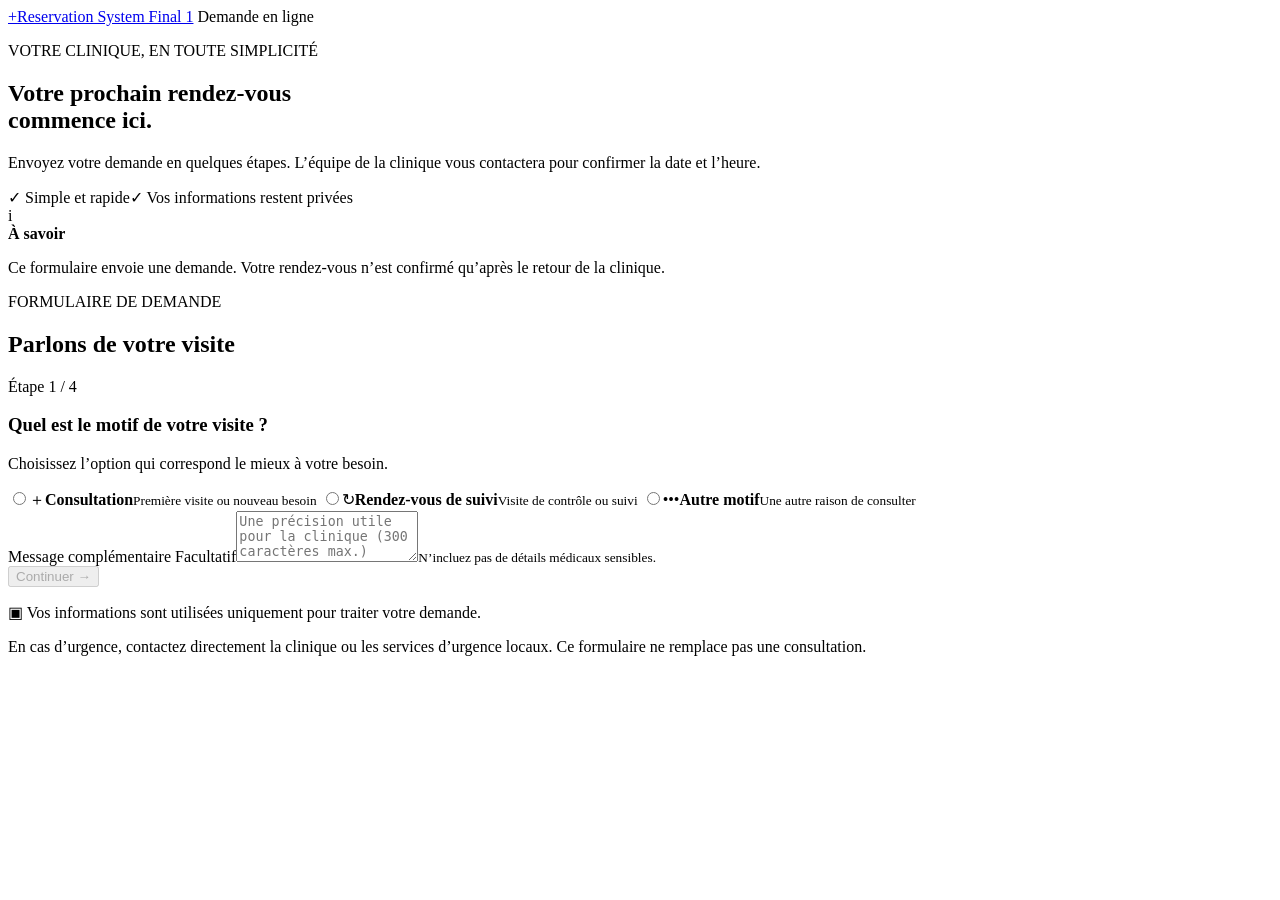
==== reservation-system-final-1/index.html @ 0b466cf7 "Build Reservation System Final 1 website" ====
<!doctype html>
<html lang="fr">
<head>
  <meta charset="utf-8">
  <meta name="viewport" content="width=device-width, initial-scale=1">
  <meta name="theme-color" content="#123f39">
  <meta name="description" content="Formulaire sécurisé de demande de rendez-vous auprès de votre clinique.">
  <title>Reservation System Final 1</title>
  <link rel="stylesheet" href="./styles.css">
</head>
<body>
  <header class="topbar">
    <a class="brand" href="./" aria-label="Accueil"><span class="brand-icon" aria-hidden="true">+</span><span id="clinic-name">Reservation System Final 1</span></a>
    <span class="top-note"><span class="status-dot"></span> Demande en ligne</span>
  </header>
  <main class="layout">
    <section class="intro">
      <p class="eyebrow">VOTRE CLINIQUE, EN TOUTE SIMPLICITÉ</p>
      <h1>Votre prochain rendez-vous<br><span>commence ici.</span></h1>
      <p class="intro-copy">Envoyez votre demande en quelques étapes. L’équipe de la clinique vous contactera pour confirmer la date et l’heure.</p>
      <div class="trust-row"><span><span class="check">✓</span> Simple et rapide</span><span><span class="check">✓</span> Vos informations restent privées</span></div>
      <div class="help-card"><div class="help-icon" aria-hidden="true">i</div><div><strong>À savoir</strong><p>Ce formulaire envoie une demande. Votre rendez-vous n’est confirmé qu’après le retour de la clinique.</p></div></div>
    </section>
    <section class="form-card" aria-labelledby="form-heading">
      <div class="card-heading"><div><p class="card-kicker">FORMULAIRE DE DEMANDE</p><h2 id="form-heading">Parlons de votre visite</h2></div><span class="step-pill" id="step-pill">Étape 1 / 4</span></div>
      <div class="progress"><span id="progress-fill"></span></div>
      <form id="booking-form" novalidate>
        <section class="form-step active" data-step="0">
          <h3>Quel est le motif de votre visite ?</h3><p class="muted">Choisissez l’option qui correspond le mieux à votre besoin.</p>
          <div class="choice-grid">
            <label class="choice"><input type="radio" name="appointmentType" value="Consultation" required><span class="choice-symbol">＋</span><span><strong>Consultation</strong><small>Première visite ou nouveau besoin</small></span></label>
            <label class="choice"><input type="radio" name="appointmentType" value="Suivi" required><span class="choice-symbol">↻</span><span><strong>Rendez-vous de suivi</strong><small>Visite de contrôle ou suivi</small></span></label>
            <label class="choice"><input type="radio" name="appointmentType" value="Autre" required><span class="choice-symbol">•••</span><span><strong>Autre motif</strong><small>Une autre raison de consulter</small></span></label>
          </div>
          <div class="field"><label for="note">Message complémentaire <span class="optional">Facultatif</span></label><textarea id="note" name="note" maxlength="300" rows="3" placeholder="Une précision utile pour la clinique (300 caractères max.)"></textarea><small class="field-help">N’incluez pas de détails médicaux sensibles.</small></div>
        </section>
        <section class="form-step" data-step="1" hidden>
          <h3>Quand souhaitez-vous venir ?</h3><p class="muted">Indiquez votre préférence. La clinique vérifiera les disponibilités avant de confirmer.</p>
          <div class="field"><label for="requestedDate">Date souhaitée <span class="required">*</span></label><input id="requestedDate" name="requestedDate" type="date" required><small class="field-help">Vous pourrez discuter d’une autre date avec la clinique.</small></div>
          <div class="field"><label for="requestedTime">Moment préféré <span class="required">*</span></label><select id="requestedTime" name="requestedTime" required><option value="ANY">Toute heure disponible</option><option value="MORNING">Le matin (09 h – 12 h)</option><option value="AFTERNOON">L’après-midi (12 h – 18 h)</option></select></div>
        </section>
        <section class="form-step" data-step="2" hidden>
          <h3>Comment vous contacter ?</h3><p class="muted">Ces informations servent uniquement au suivi de votre demande.</p>
          <div class="field"><label for="patientName">Nom complet <span class="required">*</span></label><input id="patientName" name="patientName" autocomplete="name" maxlength="100" required placeholder="Votre nom complet"></div>
          <div class="field"><label for="phone">Numéro de téléphone <span class="required">*</span></label><input id="phone" name="phone" type="tel" autocomplete="tel" maxlength="25" required placeholder="Ex. 0550 00 00 00"></div>
          <div class="field"><label for="email">Adresse e-mail <span class="optional">Facultatif</span></label><input id="email" name="email" type="email" autocomplete="email" maxlength="254" placeholder="vous@exemple.com"></div>
        </section>
        <section class="form-step" data-step="3" hidden>
          <h3>Vérifiez votre demande</h3><p class="muted">Vérifiez les informations avant de les envoyer.</p>
          <dl class="summary" id="summary"></dl>
          <label class="consent"><input id="consent" name="consent" type="checkbox" required><span>J’accepte que ces informations soient transmises à la clinique pour traiter ma demande.</span></label>
          <p class="privacy">En envoyant ce formulaire, vous demandez à être contacté. N’envoyez pas d’informations médicales urgentes ici.</p>
        </section>
        <p id="form-error" class="message error" role="alert" hidden></p>
        <div id="form-success" class="success-panel" role="status" hidden><span class="success-icon">✓</span><h3>Demande envoyée</h3><p id="success-copy">Votre demande a été transmise à la clinique.</p><p class="reference" id="booking-reference"></p><p>Gardez votre référence pour toute question. Attendez la confirmation de la clinique avant de vous déplacer.</p><button type="button" class="button secondary" id="new-request">Nouvelle demande</button></div>
        <div class="form-actions" id="form-actions"><button type="button" class="button secondary" id="back-button" hidden>Retour</button><button type="button" class="button primary" id="next-button" disabled>Continuer <span aria-hidden="true">→</span></button></div>
      </form>
      <p class="card-foot"><span aria-hidden="true">▣</span> Vos informations sont utilisées uniquement pour traiter votre demande.</p>
    </section>
  </main>
  <footer>En cas d’urgence, contactez directement la clinique ou les services d’urgence locaux. Ce formulaire ne remplace pas une consultation.</footer>
  <iframe name="reservation-response" id="reservation-response" title="Réponse de réservation" hidden></iframe>
  <script src="./config.js"></script><script src="./app.js"></script>
</body>
</html>
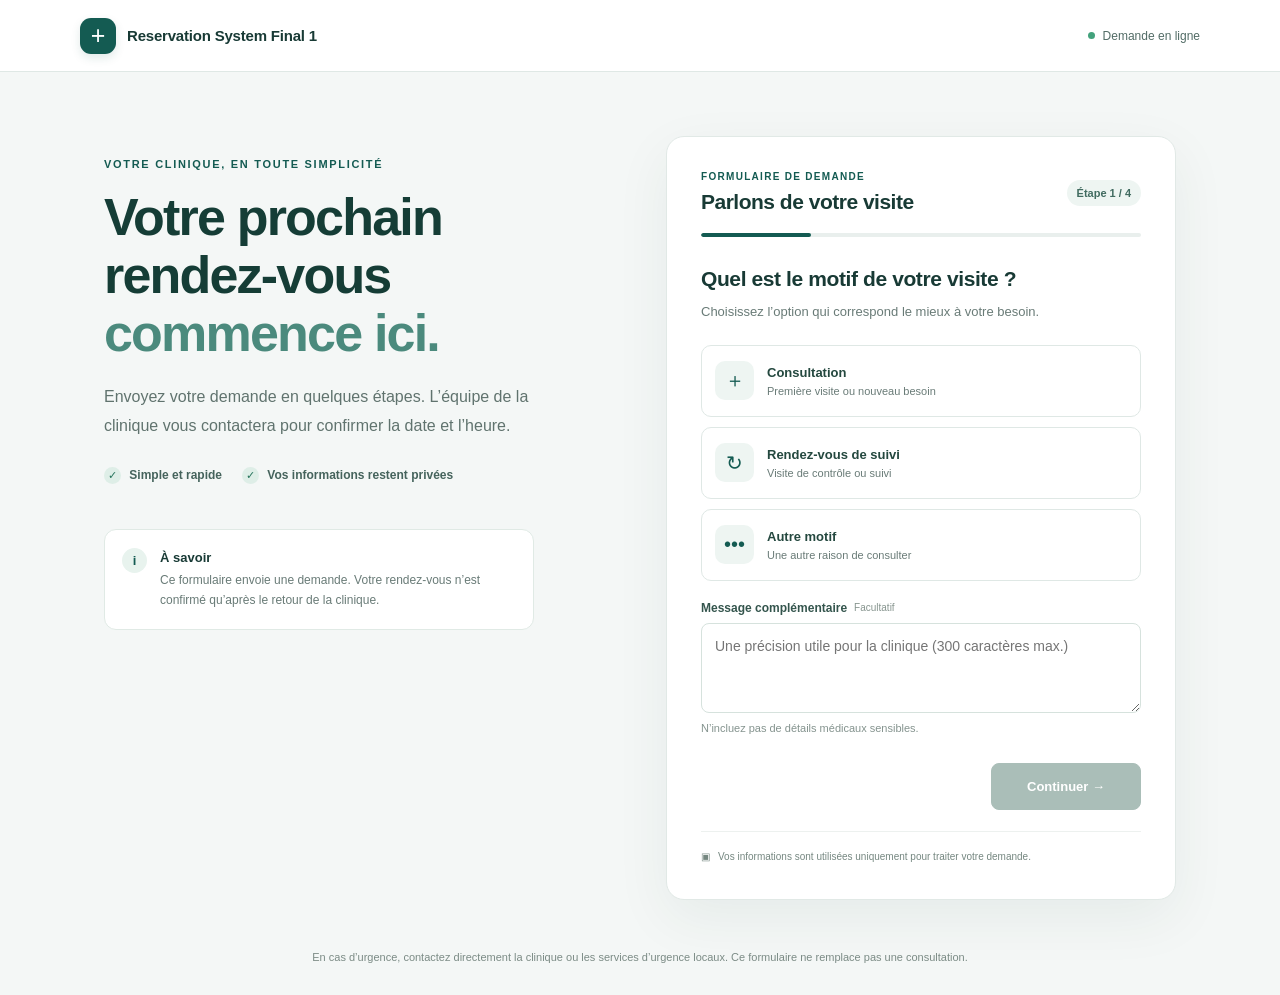
==== commit af1017a3: "Refresh reservation config and app scripts" ====
--- a/reservation-system-final-1/index.html
+++ b/reservation-system-final-1/index.html
@@ -60,6 +60,6 @@
   </main>
   <footer>En cas d’urgence, contactez directement la clinique ou les services d’urgence locaux. Ce formulaire ne remplace pas une consultation.</footer>
   <iframe name="reservation-response" id="reservation-response" title="Réponse de réservation" hidden></iframe>
-  <script src="./config.js"></script><script src="./app.js"></script>
+  <script src="./config.js?v=2"></script><script src="./app.js?v=2"></script>
 </body>
 </html>
--- a/reservation-system-final-1/styles.css
+++ b/reservation-system-final-1/styles.css
@@ -0,0 +1 @@
+:root{font-family:Inter,-apple-system,BlinkMacSystemFont,"Segoe UI",Arial,sans-serif;color:#183a35;background:#f4f7f6;font-synthesis:none;text-rendering:optimizeLegibility;--ink:#183a35;--accent:#145b52;--accent-dark:#103f39;--muted:#697b77;--line:#dfe8e5;--soft:#edf5f2}*{box-sizing:border-box}body{margin:0;min-height:100vh}.topbar{height:72px;background:#fff;border-bottom:1px solid var(--line);display:flex;align-items:center;justify-content:space-between;padding:0 max(22px,calc((100% - 1120px)/2));gap:16px}.brand{display:flex;align-items:center;gap:11px;color:var(--ink);text-decoration:none;font-weight:750;font-size:15px;letter-spacing:-.2px}.brand-icon{display:grid;place-items:center;width:36px;height:36px;border-radius:11px;background:var(--accent);color:#fff;font-size:25px;font-weight:400;box-shadow:0 4px 10px #145b5220}.top-note{font-size:12px;color:#526c66;display:flex;align-items:center;gap:8px}.status-dot{width:7px;height:7px;background:#43a27c;border-radius:50%}.layout{max-width:1120px;margin:0 auto;padding:64px 24px 48px;display:grid;grid-template-columns:minmax(0,1fr) minmax(0,510px);gap:clamp(38px,7vw,96px);align-items:start}.intro{padding-top:22px}.eyebrow,.card-kicker{font-size:11px;letter-spacing:1.7px;font-weight:800;color:var(--accent);margin:0 0 18px}.intro h1{font-size:clamp(35px,4.5vw,52px);letter-spacing:-1.8px;line-height:1.12;margin:0 0 20px;color:#153d36}.intro h1 span{color:#4b8a7d}.intro-copy{font-size:16px;line-height:1.8;color:#60736e;max-width:450px;margin:0}.trust-row{display:flex;flex-wrap:wrap;gap:13px 20px;margin-top:27px;color:#45635c;font-size:12px;font-weight:650}.check{display:inline-grid;place-items:center;width:17px;height:17px;border-radius:50%;background:#deeee7;color:#26745c;font-size:11px;margin-right:5px}.help-card{display:flex;gap:13px;max-width:430px;margin-top:45px;padding:18px 17px;border:1px solid #e0eae5;border-radius:12px;background:#fff}.help-icon{width:25px;height:25px;flex:0 0 25px;display:grid;place-items:center;border-radius:50%;background:#e8f3ee;color:var(--accent);font-weight:800;font-size:13px}.help-card strong{font-size:13px}.help-card p{font-size:12px;line-height:1.65;color:var(--muted);margin:5px 0 0}.form-card{background:#fff;border:1px solid #e1e9e6;border-radius:18px;padding:clamp(22px,4vw,34px);box-shadow:0 18px 55px #173e3510}.card-heading{display:flex;justify-content:space-between;align-items:center;gap:14px;margin-bottom:19px}.card-kicker{font-size:10px;margin:0 0 8px;letter-spacing:1.3px}.card-heading h2{font-size:21px;letter-spacing:-.5px;margin:0}.step-pill{white-space:nowrap;background:#eef5f2;color:#416b60;padding:7px 10px;border-radius:20px;font-size:11px;font-weight:750}.progress{height:4px;background:#e9efed;border-radius:10px;overflow:hidden;margin-bottom:28px}.progress span{display:block;height:100%;width:25%;background:var(--accent);border-radius:10px;transition:width .2s ease}.form-step h3{font-size:21px;line-height:1.35;letter-spacing:-.4px;margin:0 0 8px}.muted{font-size:13px;line-height:1.65;color:var(--muted);margin:0 0 22px}.choice-grid{display:grid;gap:10px}.choice{position:relative;display:flex;align-items:center;gap:13px;min-height:72px;padding:13px;border:1px solid var(--line);border-radius:10px;cursor:pointer;transition:border-color .15s,background .15s}.choice:has(input:checked){border-color:var(--accent);background:#f0f7f4;box-shadow:inset 0 0 0 1px var(--accent)}.choice input{position:absolute;opacity:0;pointer-events:none}.choice:focus-within{outline:3px solid #a5d2c4;outline-offset:2px}.choice-symbol{display:grid;place-items:center;flex:0 0 39px;height:39px;border-radius:10px;background:#eef5f2;color:var(--accent);font-size:20px}.choice strong{display:block;font-size:13px;color:#24483f}.choice small{display:block;font-size:11px;color:var(--muted);margin-top:5px}.field{margin-top:20px}.field label{display:flex;align-items:center;gap:7px;font-size:12px;font-weight:750;margin-bottom:8px;color:#34554d}.required{color:#b54e42}.optional{font-size:10px;color:#87958f;font-weight:500}.field input,.field select,.field textarea{display:block;width:100%;min-height:48px;padding:12px 13px;border:1px solid #d6e2dd;border-radius:8px;background:#fff;color:#1c4038;font:inherit;font-size:14px;outline:none}.field textarea{resize:vertical;min-height:90px;line-height:1.5}.field input:focus,.field select:focus,.field textarea:focus{border-color:#5e9a8a;box-shadow:0 0 0 3px #e1f1eb}.field-help{display:block;font-size:11px;color:#84938e;margin-top:7px;line-height:1.5}.form-actions{display:flex;justify-content:space-between;gap:12px;margin-top:27px}.button{min-height:47px;padding:0 18px;border-radius:8px;font:inherit;font-size:13px;font-weight:750;cursor:pointer;transition:background .15s,border-color .15s}.button.primary{display:flex;align-items:center;justify-content:center;gap:12px;margin-left:auto;background:var(--accent);border:1px solid var(--accent);color:#fff;min-width:150px}.button.primary:hover:not(:disabled){background:var(--accent-dark)}.button.primary:disabled{background:#aabeb8;border-color:#aabeb8;cursor:not-allowed}.button.secondary{background:#fff;border:1px solid var(--line);color:#34554d}.button:focus-visible{outline:3px solid #a5d2c4;outline-offset:2px}.card-foot{display:flex;gap:8px;align-items:flex-start;border-top:1px solid #edf1ef;padding-top:17px;margin:21px 0 0;color:#758780;font-size:10px;line-height:1.6}.summary{margin:22px 0;border-top:1px solid var(--line)}.summary div{display:grid;grid-template-columns:130px 1fr;gap:10px;padding:12px 0;border-bottom:1px solid #edf1ef;font-size:12px;overflow-wrap:anywhere}.summary dt{color:var(--muted)}.summary dd{margin:0;font-weight:700;color:#2b4d43}.consent{display:flex;gap:10px;align-items:flex-start;font-size:12px;line-height:1.6;color:#526b63}.consent input{margin-top:3px;width:17px;height:17px;flex:0 0 17px;accent-color:var(--accent)}.privacy{font-size:11px;line-height:1.6;color:#7b8b85;background:#f7faf8;padding:11px;border-radius:7px}.message{font-size:12px;line-height:1.6;padding:12px;border-radius:8px;margin:18px 0 0}.error{background:#fff3f1;color:#8e3329;border:1px solid #f1d0cb}.success-panel{text-align:center;padding:20px 4px}.success-icon{display:grid;place-items:center;width:49px;height:49px;margin:0 auto 15px;border-radius:50%;background:#e2f4e9;color:#287650;font-size:25px}.success-panel h3{font-size:22px;margin:0 0 10px}.success-panel p{font-size:13px;line-height:1.7;color:var(--muted)}.reference{font-weight:800;color:var(--accent)!important}.success-panel .button{margin-top:10px}footer{max-width:900px;margin:0 auto;padding:0 24px 28px;text-align:center;font-size:11px;color:#7b8b85;line-height:1.7}@media(max-width:800px){.layout{grid-template-columns:1fr;max-width:570px;padding-top:35px;gap:28px}.intro{padding-top:0}.intro h1{font-size:38px}.help-card{margin-top:25px}.trust-row{margin-top:20px}}@media(max-width:430px){.topbar{height:62px;padding:0 15px}.brand{font-size:12px;gap:8px}.brand-icon{width:31px;height:31px}.top-note{font-size:10px}.layout{padding:27px 13px 30px;gap:23px}.intro h1{font-size:34px}.intro-copy{font-size:14px}.trust-row{font-size:11px}.form-card{padding:20px 16px;border-radius:14px}.card-heading h2{font-size:19px}.step-pill{font-size:10px;padding:6px 8px}.form-step h3{font-size:19px}.summary div{grid-template-columns:105px 1fr}.button{padding:0 13px}.button.primary{min-width:140px}}
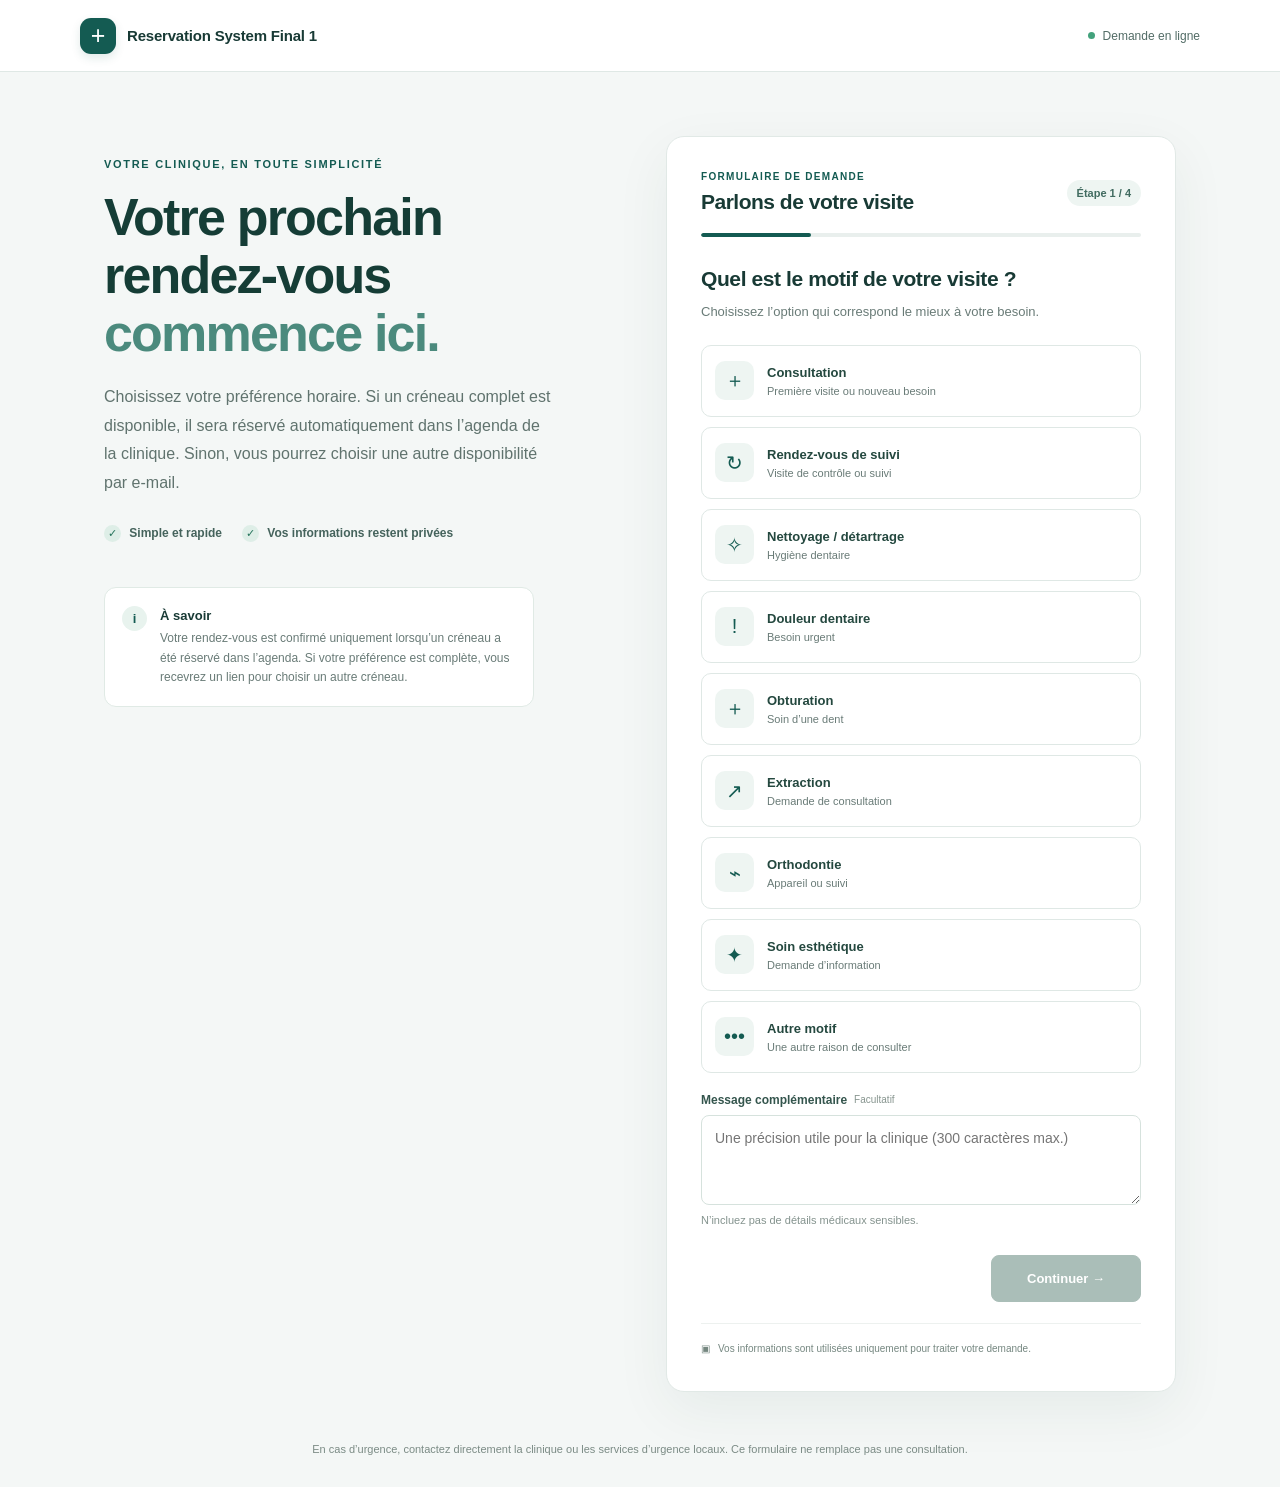
==== commit 3df556b2: "Update booking form for calendar-backed reservations" ====
--- a/reservation-system-final-1/index.html
+++ b/reservation-system-final-1/index.html
@@ -17,9 +17,9 @@
     <section class="intro">
       <p class="eyebrow">VOTRE CLINIQUE, EN TOUTE SIMPLICITÉ</p>
       <h1>Votre prochain rendez-vous<br><span>commence ici.</span></h1>
-      <p class="intro-copy">Envoyez votre demande en quelques étapes. L’équipe de la clinique vous contactera pour confirmer la date et l’heure.</p>
+      <p class="intro-copy">Choisissez votre préférence horaire. Si un créneau complet est disponible, il sera réservé automatiquement dans l’agenda de la clinique. Sinon, vous pourrez choisir une autre disponibilité par e-mail.</p>
       <div class="trust-row"><span><span class="check">✓</span> Simple et rapide</span><span><span class="check">✓</span> Vos informations restent privées</span></div>
-      <div class="help-card"><div class="help-icon" aria-hidden="true">i</div><div><strong>À savoir</strong><p>Ce formulaire envoie une demande. Votre rendez-vous n’est confirmé qu’après le retour de la clinique.</p></div></div>
+      <div class="help-card"><div class="help-icon" aria-hidden="true">i</div><div><strong>À savoir</strong><p>Votre rendez-vous est confirmé uniquement lorsqu’un créneau a été réservé dans l’agenda. Si votre préférence est complète, vous recevrez un lien pour choisir un autre créneau.</p></div></div>
     </section>
     <section class="form-card" aria-labelledby="form-heading">
       <div class="card-heading"><div><p class="card-kicker">FORMULAIRE DE DEMANDE</p><h2 id="form-heading">Parlons de votre visite</h2></div><span class="step-pill" id="step-pill">Étape 1 / 4</span></div>
@@ -30,6 +30,12 @@
           <div class="choice-grid">
             <label class="choice"><input type="radio" name="appointmentType" value="Consultation" required><span class="choice-symbol">＋</span><span><strong>Consultation</strong><small>Première visite ou nouveau besoin</small></span></label>
             <label class="choice"><input type="radio" name="appointmentType" value="Suivi" required><span class="choice-symbol">↻</span><span><strong>Rendez-vous de suivi</strong><small>Visite de contrôle ou suivi</small></span></label>
+            <label class="choice"><input type="radio" name="appointmentType" value="Nettoyage / détartrage" required><span class="choice-symbol">✧</span><span><strong>Nettoyage / détartrage</strong><small>Hygiène dentaire</small></span></label>
+            <label class="choice"><input type="radio" name="appointmentType" value="Douleur dentaire / urgence" required><span class="choice-symbol">!</span><span><strong>Douleur dentaire</strong><small>Besoin urgent</small></span></label>
+            <label class="choice"><input type="radio" name="appointmentType" value="Obturation" required><span class="choice-symbol">＋</span><span><strong>Obturation</strong><small>Soin d’une dent</small></span></label>
+            <label class="choice"><input type="radio" name="appointmentType" value="Extraction" required><span class="choice-symbol">↗</span><span><strong>Extraction</strong><small>Demande de consultation</small></span></label>
+            <label class="choice"><input type="radio" name="appointmentType" value="Orthodontie" required><span class="choice-symbol">⌁</span><span><strong>Orthodontie</strong><small>Appareil ou suivi</small></span></label>
+            <label class="choice"><input type="radio" name="appointmentType" value="Soin esthétique" required><span class="choice-symbol">✦</span><span><strong>Soin esthétique</strong><small>Demande d’information</small></span></label>
             <label class="choice"><input type="radio" name="appointmentType" value="Autre" required><span class="choice-symbol">•••</span><span><strong>Autre motif</strong><small>Une autre raison de consulter</small></span></label>
           </div>
           <div class="field"><label for="note">Message complémentaire <span class="optional">Facultatif</span></label><textarea id="note" name="note" maxlength="300" rows="3" placeholder="Une précision utile pour la clinique (300 caractères max.)"></textarea><small class="field-help">N’incluez pas de détails médicaux sensibles.</small></div>
@@ -37,7 +43,7 @@
         <section class="form-step" data-step="1" hidden>
           <h3>Quand souhaitez-vous venir ?</h3><p class="muted">Indiquez votre préférence. La clinique vérifiera les disponibilités avant de confirmer.</p>
           <div class="field"><label for="requestedDate">Date souhaitée <span class="required">*</span></label><input id="requestedDate" name="requestedDate" type="date" required><small class="field-help">Vous pourrez discuter d’une autre date avec la clinique.</small></div>
-          <div class="field"><label for="requestedTime">Moment préféré <span class="required">*</span></label><select id="requestedTime" name="requestedTime" required><option value="ANY">Toute heure disponible</option><option value="MORNING">Le matin (09 h – 12 h)</option><option value="AFTERNOON">L’après-midi (12 h – 18 h)</option></select></div>
+          <div class="field"><label for="requestedTime">Moment préféré <span class="required">*</span></label><select id="requestedTime" name="requestedTime" required><option value="ANY">Tous les créneaux disponibles</option><option value="08_10">08 h – 10 h</option><option value="10_12">10 h – 12 h</option><option value="13_15">13 h – 15 h</option><option value="15_17">15 h – 17 h</option></select></div>
         </section>
         <section class="form-step" data-step="2" hidden>
           <h3>Comment vous contacter ?</h3><p class="muted">Ces informations servent uniquement au suivi de votre demande.</p>
@@ -52,7 +58,7 @@
           <p class="privacy">En envoyant ce formulaire, vous demandez à être contacté. N’envoyez pas d’informations médicales urgentes ici.</p>
         </section>
         <p id="form-error" class="message error" role="alert" hidden></p>
-        <div id="form-success" class="success-panel" role="status" hidden><span class="success-icon">✓</span><h3>Demande envoyée</h3><p id="success-copy">Votre demande a été transmise à la clinique.</p><p class="reference" id="booking-reference"></p><p>Gardez votre référence pour toute question. Attendez la confirmation de la clinique avant de vous déplacer.</p><button type="button" class="button secondary" id="new-request">Nouvelle demande</button></div>
+        <div id="form-success" class="success-panel" role="status" hidden><span class="success-icon">✓</span><h3 id="success-heading">Demande envoyée</h3><p id="success-copy">Votre demande a été transmise à la clinique.</p><p class="reference" id="booking-reference"></p><p id="success-next-step">Gardez votre référence pour toute question.</p><button type="button" class="button secondary" id="new-request">Nouvelle demande</button></div>
         <div class="form-actions" id="form-actions"><button type="button" class="button secondary" id="back-button" hidden>Retour</button><button type="button" class="button primary" id="next-button" disabled>Continuer <span aria-hidden="true">→</span></button></div>
       </form>
       <p class="card-foot"><span aria-hidden="true">▣</span> Vos informations sont utilisées uniquement pour traiter votre demande.</p>
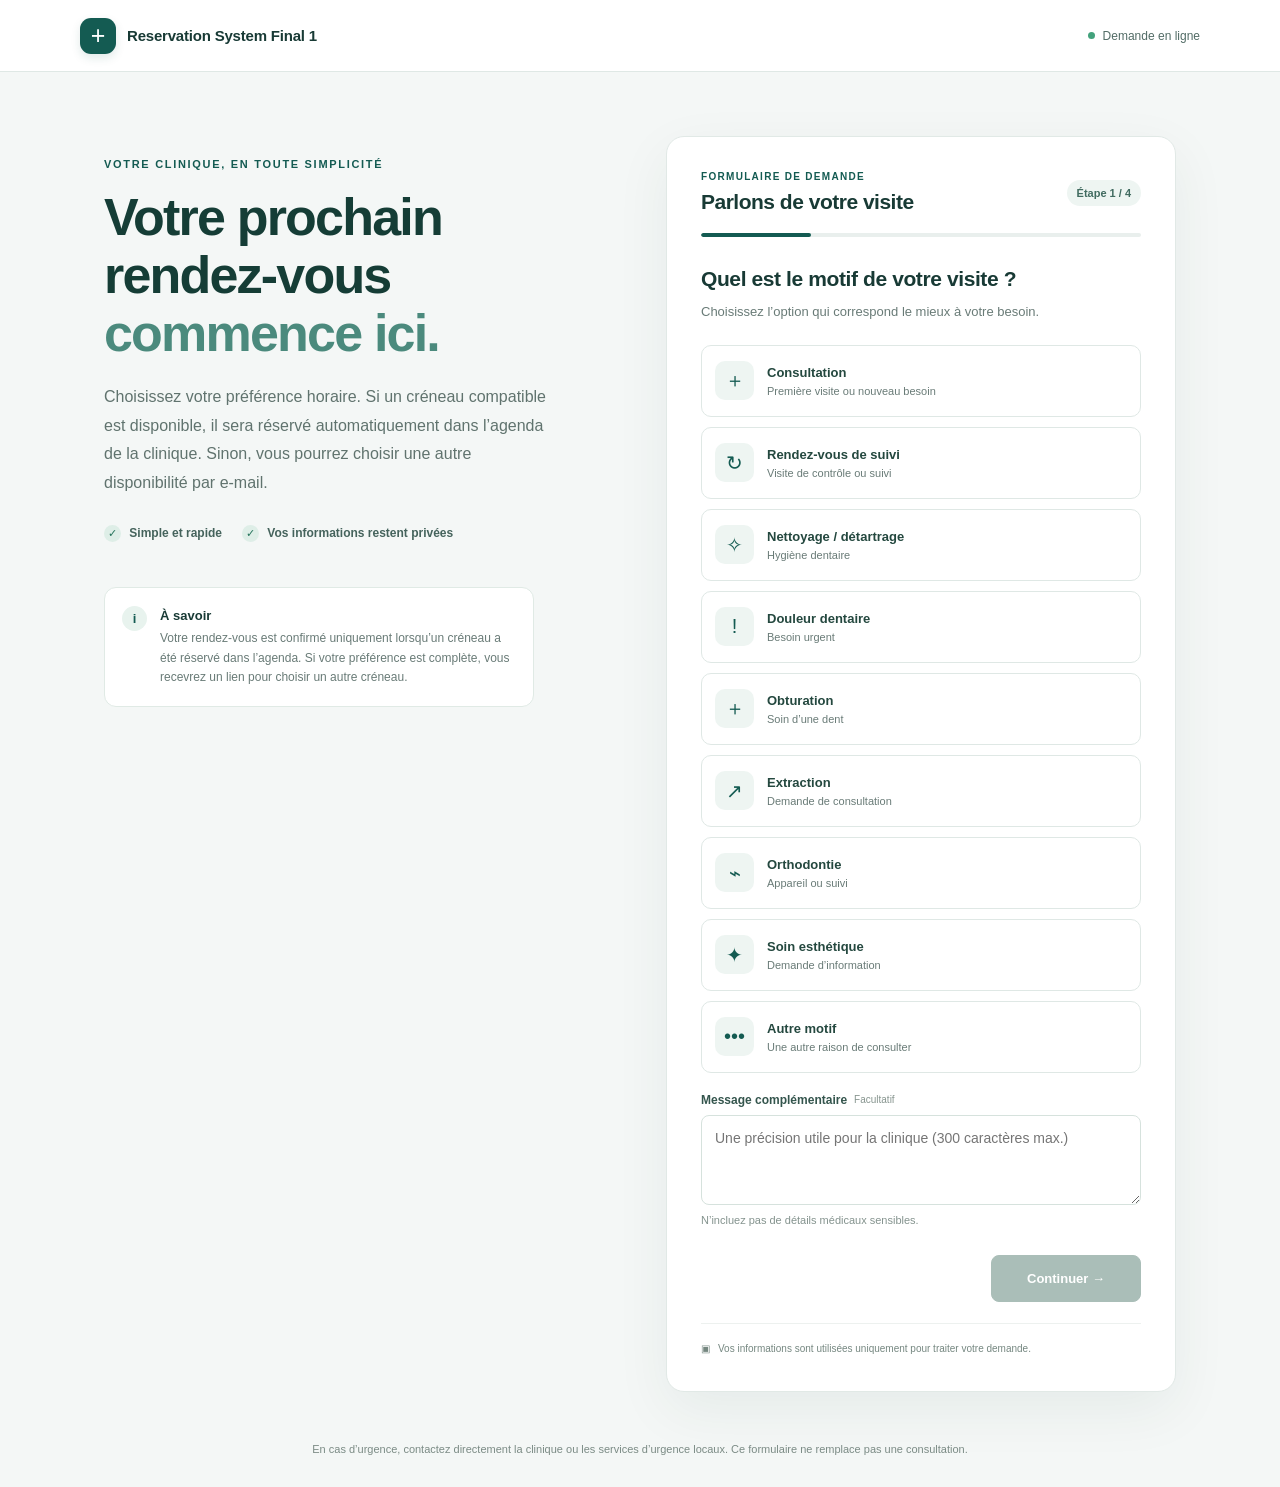
==== commit 69a8ab9f: "Refresh cached frontend configuration" ====
--- a/reservation-system-final-1/index.html
+++ b/reservation-system-final-1/index.html
@@ -17,7 +17,7 @@
     <section class="intro">
       <p class="eyebrow">VOTRE CLINIQUE, EN TOUTE SIMPLICITÉ</p>
       <h1>Votre prochain rendez-vous<br><span>commence ici.</span></h1>
-      <p class="intro-copy">Choisissez votre préférence horaire. Si un créneau complet est disponible, il sera réservé automatiquement dans l’agenda de la clinique. Sinon, vous pourrez choisir une autre disponibilité par e-mail.</p>
+      <p class="intro-copy">Choisissez votre préférence horaire. Si un créneau compatible est disponible, il sera réservé automatiquement dans l’agenda de la clinique. Sinon, vous pourrez choisir une autre disponibilité par e-mail.</p>
       <div class="trust-row"><span><span class="check">✓</span> Simple et rapide</span><span><span class="check">✓</span> Vos informations restent privées</span></div>
       <div class="help-card"><div class="help-icon" aria-hidden="true">i</div><div><strong>À savoir</strong><p>Votre rendez-vous est confirmé uniquement lorsqu’un créneau a été réservé dans l’agenda. Si votre préférence est complète, vous recevrez un lien pour choisir un autre créneau.</p></div></div>
     </section>
@@ -49,7 +49,7 @@
           <h3>Comment vous contacter ?</h3><p class="muted">Ces informations servent uniquement au suivi de votre demande.</p>
           <div class="field"><label for="patientName">Nom complet <span class="required">*</span></label><input id="patientName" name="patientName" autocomplete="name" maxlength="100" required placeholder="Votre nom complet"></div>
           <div class="field"><label for="phone">Numéro de téléphone <span class="required">*</span></label><input id="phone" name="phone" type="tel" autocomplete="tel" maxlength="25" required placeholder="Ex. 0550 00 00 00"></div>
-          <div class="field"><label for="email">Adresse e-mail <span class="optional">Facultatif</span></label><input id="email" name="email" type="email" autocomplete="email" maxlength="254" placeholder="vous@exemple.com"></div>
+          <div class="field"><label for="email">Adresse e-mail <span class="required">*</span></label><input id="email" name="email" type="email" autocomplete="email" maxlength="254" required placeholder="vous@exemple.com"><small class="field-help">Nécessaire pour recevoir la confirmation, les rappels et le lien d’annulation.</small></div>
         </section>
         <section class="form-step" data-step="3" hidden>
           <h3>Vérifiez votre demande</h3><p class="muted">Vérifiez les informations avant de les envoyer.</p>
@@ -66,6 +66,6 @@
   </main>
   <footer>En cas d’urgence, contactez directement la clinique ou les services d’urgence locaux. Ce formulaire ne remplace pas une consultation.</footer>
   <iframe name="reservation-response" id="reservation-response" title="Réponse de réservation" hidden></iframe>
-  <script src="./config.js?v=2"></script><script src="./app.js?v=2"></script>
+  <script src="./config.js?v=4"></script><script src="./app.js?v=3"></script>
 </body>
-</html>+</html>
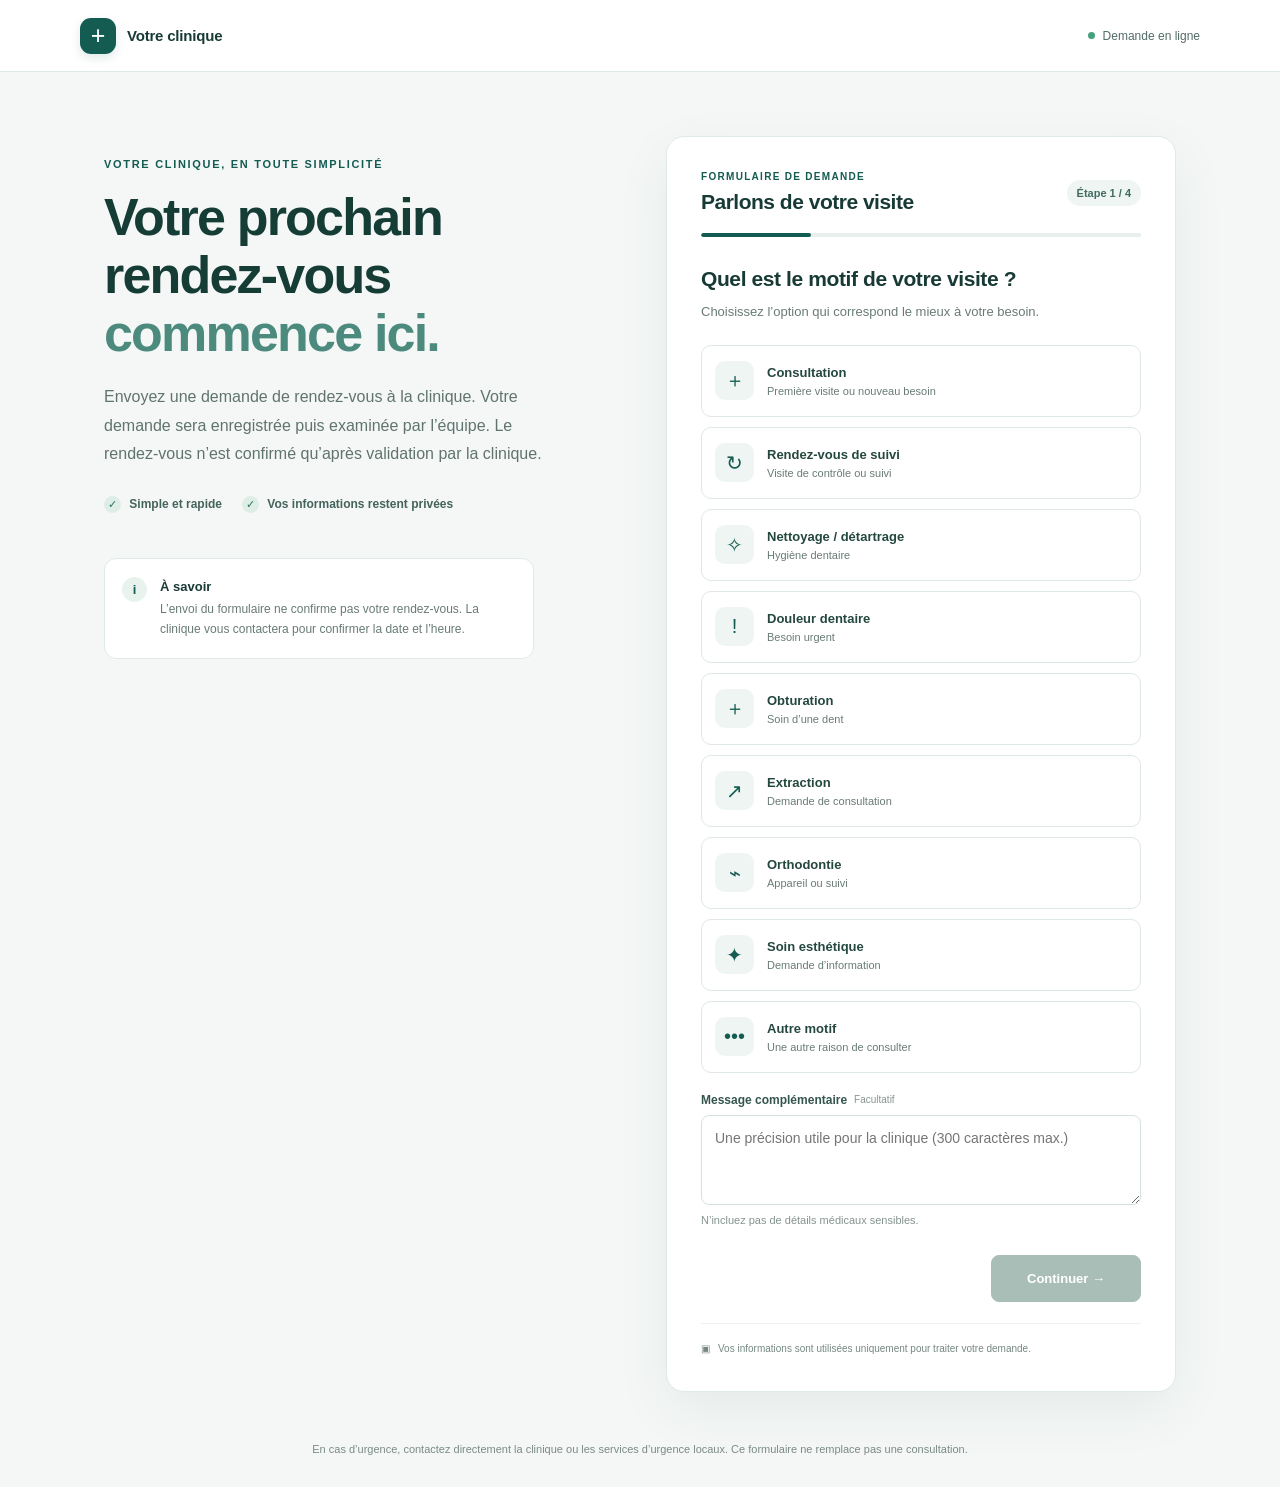
==== commit a48d30fa: "Align booking form with pending-review backend" ====
--- a/reservation-system-final-1/index.html
+++ b/reservation-system-final-1/index.html
@@ -17,9 +17,9 @@
     <section class="intro">
       <p class="eyebrow">VOTRE CLINIQUE, EN TOUTE SIMPLICITÉ</p>
       <h1>Votre prochain rendez-vous<br><span>commence ici.</span></h1>
-      <p class="intro-copy">Choisissez votre préférence horaire. Si un créneau compatible est disponible, il sera réservé automatiquement dans l’agenda de la clinique. Sinon, vous pourrez choisir une autre disponibilité par e-mail.</p>
+      <p class="intro-copy">Envoyez une demande de rendez-vous à la clinique. Votre demande sera enregistrée puis examinée par l’équipe. Le rendez-vous n’est confirmé qu’après validation par la clinique.</p>
       <div class="trust-row"><span><span class="check">✓</span> Simple et rapide</span><span><span class="check">✓</span> Vos informations restent privées</span></div>
-      <div class="help-card"><div class="help-icon" aria-hidden="true">i</div><div><strong>À savoir</strong><p>Votre rendez-vous est confirmé uniquement lorsqu’un créneau a été réservé dans l’agenda. Si votre préférence est complète, vous recevrez un lien pour choisir un autre créneau.</p></div></div>
+      <div class="help-card"><div class="help-icon" aria-hidden="true">i</div><div><strong>À savoir</strong><p>L’envoi du formulaire ne confirme pas votre rendez-vous. La clinique vous contactera pour confirmer la date et l’heure.</p></div></div>
     </section>
     <section class="form-card" aria-labelledby="form-heading">
       <div class="card-heading"><div><p class="card-kicker">FORMULAIRE DE DEMANDE</p><h2 id="form-heading">Parlons de votre visite</h2></div><span class="step-pill" id="step-pill">Étape 1 / 4</span></div>
@@ -43,7 +43,7 @@
         <section class="form-step" data-step="1" hidden>
           <h3>Quand souhaitez-vous venir ?</h3><p class="muted">Indiquez votre préférence. La clinique vérifiera les disponibilités avant de confirmer.</p>
           <div class="field"><label for="requestedDate">Date souhaitée <span class="required">*</span></label><input id="requestedDate" name="requestedDate" type="date" required><small class="field-help">Vous pourrez discuter d’une autre date avec la clinique.</small></div>
-          <div class="field"><label for="requestedTime">Moment préféré <span class="required">*</span></label><select id="requestedTime" name="requestedTime" required><option value="ANY">Tous les créneaux disponibles</option><option value="08_10">08 h – 10 h</option><option value="10_12">10 h – 12 h</option><option value="13_15">13 h – 15 h</option><option value="15_17">15 h – 17 h</option></select></div>
+          <div class="field"><label for="requestedTime">Moment préféré <span class="required">*</span></label><select id="requestedTime" name="requestedTime" required><option value="ANY">Tous les créneaux disponibles</option><option value="MORNING">Le matin</option><option value="AFTERNOON">L’après-midi</option></select></div>
         </section>
         <section class="form-step" data-step="2" hidden>
           <h3>Comment vous contacter ?</h3><p class="muted">Ces informations servent uniquement au suivi de votre demande.</p>
@@ -66,6 +66,6 @@
   </main>
   <footer>En cas d’urgence, contactez directement la clinique ou les services d’urgence locaux. Ce formulaire ne remplace pas une consultation.</footer>
   <iframe name="reservation-response" id="reservation-response" title="Réponse de réservation" hidden></iframe>
-  <script src="./config.js?v=4"></script><script src="./app.js?v=3"></script>
+  <script src="./config.js?v=5"></script><script src="./app.js?v=5"></script>
 </body>
 </html>
